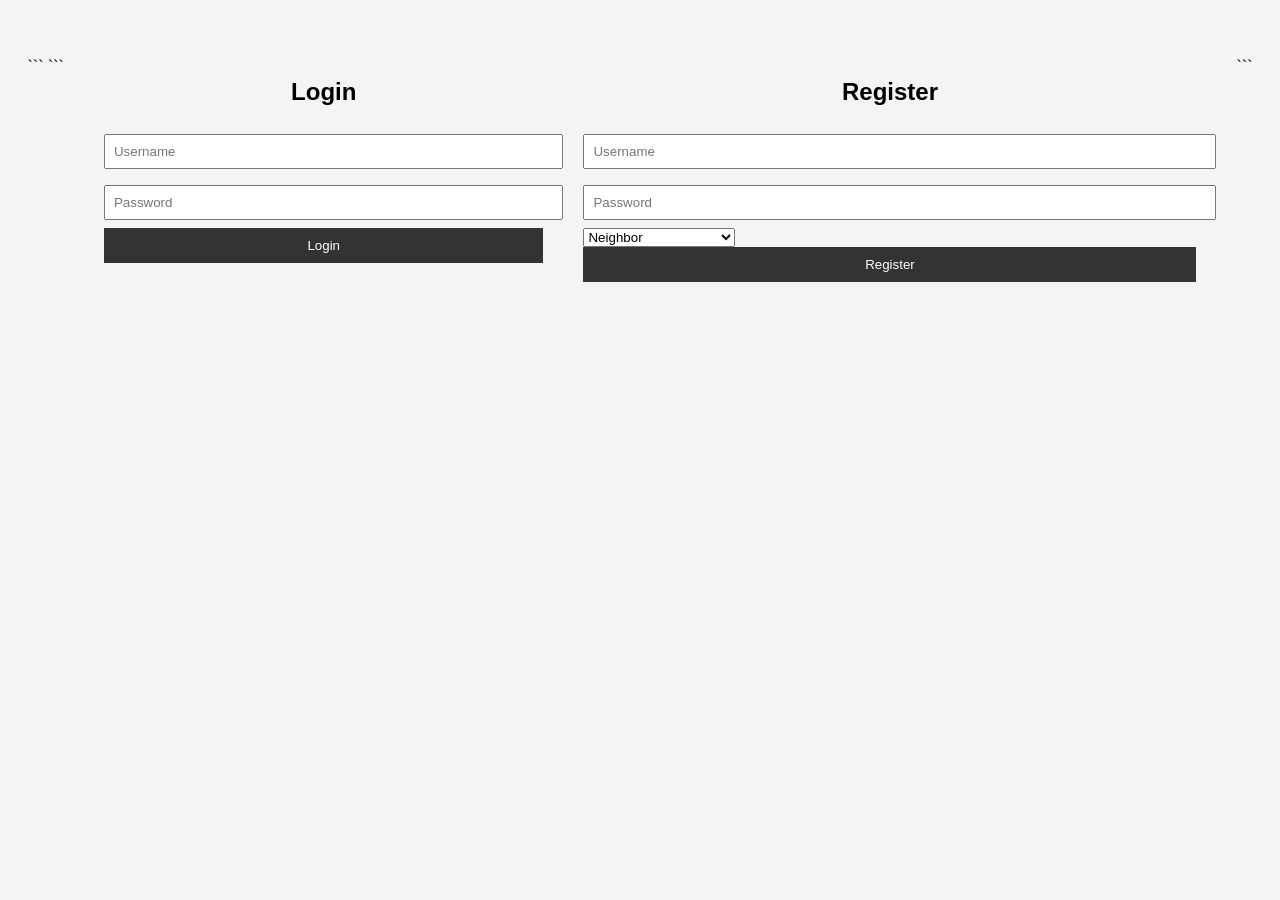
==== src/main/java/client/templates/index.html @ f59eaeca "added a simple ai generated login form to test" ====
<!DOCTYPE html>

<html lang="en">
<head>
    <meta charset="UTF-8">
    <title>Login & Register</title>
    <style>
        body {
            font-family: Arial, sans-serif;
            background: #f4f4f4;
            display: flex;
            justify-content: center;
            gap: 40px;
            padding-top: 50px;
        }

        ```
        .container {
            background: white;
            padding: 20px;
            border-radius: 10px;
            width: 250px;
            box-shadow: 0 0 10px rgba(0,0,0,0.1);
        }

        h2 {
            text-align: center;
        }

        input {
            width: 100%;
            padding: 8px;
            margin: 8px 0;
        }

        button {
            width: 100%;
            padding: 10px;
            background: #333;
            color: white;
            border: none;
            cursor: pointer;
        }

        button:hover {
            background: #555;
        }
    </style>
    ```

</head>
<body>

```
<!-- LOGIN FORM -->
<div class="container">
    <h2>Login</h2>
    <form action="/login" method="post">
        <input type="text" name="username" placeholder="Username" required>
        <input type="password" name="password" placeholder="Password" required>
        <button type="submit">Login</button>
    </form>
</div>

<!-- REGISTER FORM -->
<div class="container">
    <h2>Register</h2>
    <form action="/register" method="post">
        <input type="text" name="username" placeholder="Username" required>
        <input type="password" name="password" placeholder="Password" required>

        <!-- Optional role selection -->
        <select name="role">
            <option value="NEIGHBOR">Neighbor</option>
            <option value="COMMUNITY_ORGANIZER">Community Organizer</option>
        </select>

        <button type="submit">Register</button>
    </form>
</div>
```

</body>
</html>
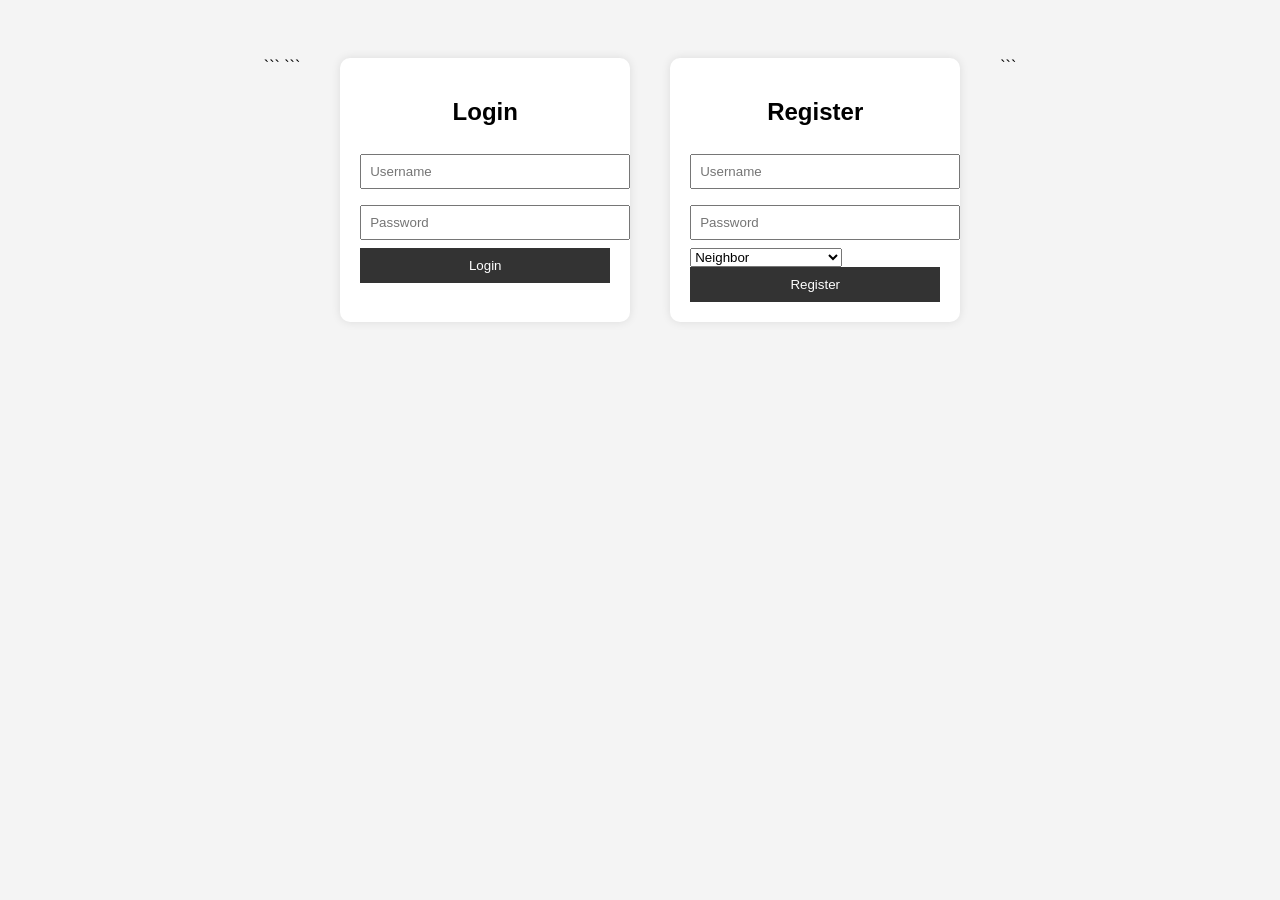
==== commit 31e9c896: "bug fix" ====
--- a/src/main/java/client/templates/index.html
+++ b/src/main/java/client/templates/index.html
@@ -14,7 +14,6 @@
             padding-top: 50px;
         }
 
-        ```
         .container {
             background: white;
             padding: 20px;
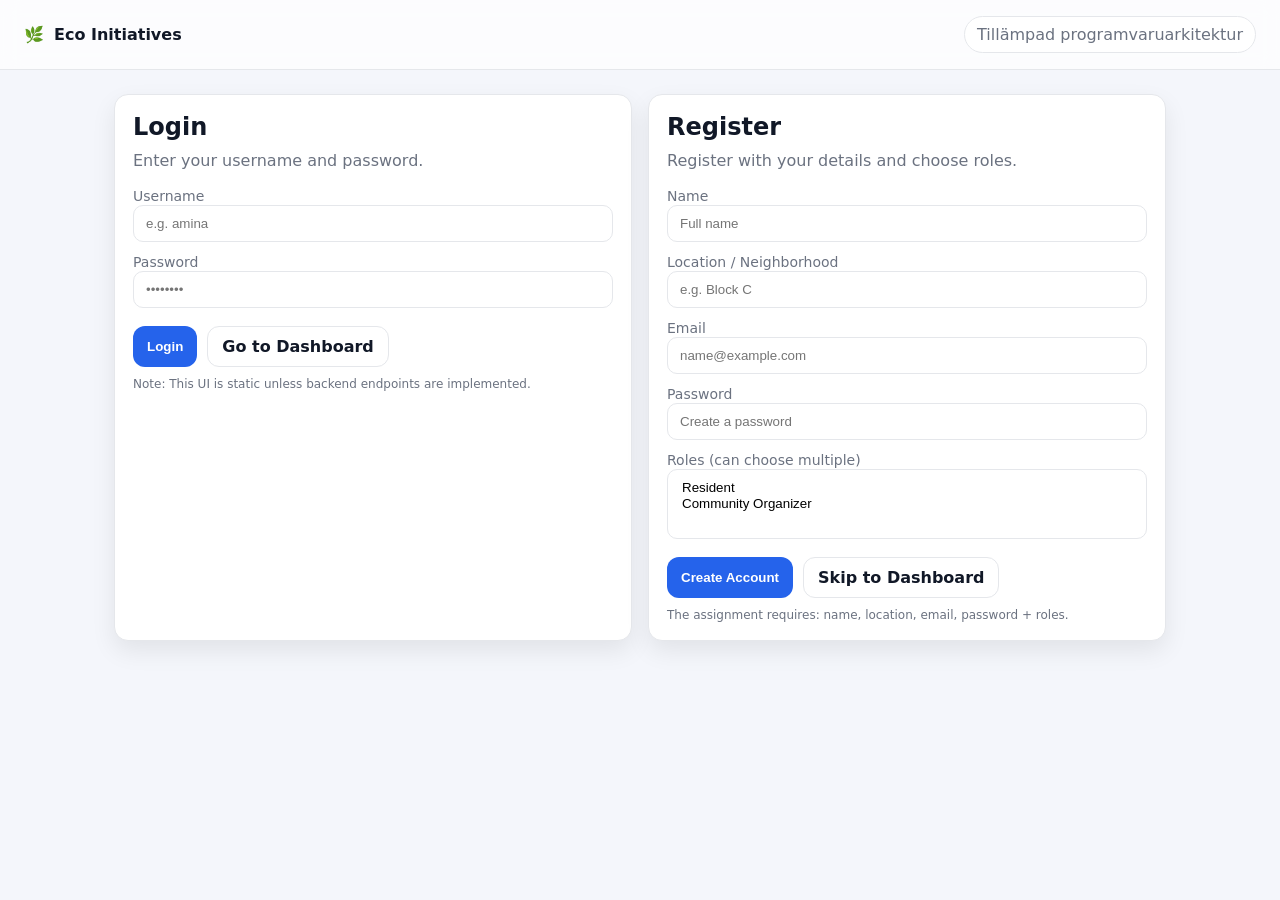
==== commit 800468ac: "Created the GUI" ====
--- a/src/main/java/client/templates/index.html
+++ b/src/main/java/client/templates/index.html
@@ -1,83 +1,89 @@
 <!DOCTYPE html>
-
 <html lang="en">
 <head>
-    <meta charset="UTF-8">
-    <title>Login & Register</title>
-    <style>
-        body {
-            font-family: Arial, sans-serif;
-            background: #f4f4f4;
-            display: flex;
-            justify-content: center;
-            gap: 40px;
-            padding-top: 50px;
-        }
-
-        .container {
-            background: white;
-            padding: 20px;
-            border-radius: 10px;
-            width: 250px;
-            box-shadow: 0 0 10px rgba(0,0,0,0.1);
-        }
-
-        h2 {
-            text-align: center;
-        }
-
-        input {
-            width: 100%;
-            padding: 8px;
-            margin: 8px 0;
-        }
-
-        button {
-            width: 100%;
-            padding: 10px;
-            background: #333;
-            color: white;
-            border: none;
-            cursor: pointer;
-        }
-
-        button:hover {
-            background: #555;
-        }
-    </style>
-    ```
-
+  <meta charset="UTF-8" />
+  <meta name="viewport" content="width=device-width, initial-scale=1.0" />
+  <title>Eco Initiatives — Login / Register</title>
+  <link rel="stylesheet" href="./styles.css" />
 </head>
 <body>
+  <div class="navbar">
+    <div class="brand">
+      <span aria-hidden="true">🌿</span>
+      <span>Eco Initiatives</span>
+    </div>
+    <div class="pill">Tillämpad programvaruarkitektur</div>
+  </div>
 
-```
-<!-- LOGIN FORM -->
-<div class="container">
-    <h2>Login</h2>
-    <form action="/login" method="post">
-        <input type="text" name="username" placeholder="Username" required>
-        <input type="password" name="password" placeholder="Password" required>
-        <button type="submit">Login</button>
-    </form>
-</div>
+  <div class="container">
+    <div class="grid">
+      <section class="card">
+        <h2>Login</h2>
+        <p class="muted" style="margin-top:0;">Enter your username and password.</p>
 
-<!-- REGISTER FORM -->
-<div class="container">
-    <h2>Register</h2>
-    <form action="/register" method="post">
-        <input type="text" name="username" placeholder="Username" required>
-        <input type="password" name="password" placeholder="Password" required>
+        <form class="form" action="/login" method="post">
+          <div>
+            <label for="login-username">Username</label>
+            <input id="login-username" name="username" type="text" placeholder="e.g. amina" required />
+          </div>
 
-        <!-- Optional role selection -->
-        <select name="role">
-            <option value="NEIGHBOR">Neighbor</option>
-            <option value="COMMUNITY_ORGANIZER">Community Organizer</option>
-        </select>
+          <div>
+            <label for="login-password">Password</label>
+            <input id="login-password" name="password" type="password" placeholder="••••••••" required />
+          </div>
 
-        <button type="submit">Register</button>
-    </form>
-</div>
-```
+          <div class="btnRow" style="margin-top:8px;">
+            <button class="btnPrimary" type="submit">Login</button>
+            <a class="btn btnGhost" href="./dashboard.html">Go to Dashboard</a>
+          </div>
 
+          <div class="small">Note: This UI is static unless backend endpoints are implemented.</div>
+        </form>
+      </section>
+
+      <section class="card">
+        <h2>Register</h2>
+        <p class="muted" style="margin-top:0;">Register with your details and choose roles.</p>
+
+        <form class="form" action="/register" method="post">
+          <div>
+            <label for="reg-name">Name</label>
+            <input id="reg-name" name="name" type="text" placeholder="Full name" required />
+          </div>
+
+          <div>
+            <label for="reg-location">Location / Neighborhood</label>
+            <input id="reg-location" name="location" type="text" placeholder="e.g. Block C" required />
+          </div>
+
+          <div>
+            <label for="reg-email">Email</label>
+            <input id="reg-email" name="email" type="email" placeholder="name@example.com" required />
+          </div>
+
+          <div>
+            <label for="reg-password">Password</label>
+            <input id="reg-password" name="password" type="password" placeholder="Create a password" required />
+          </div>
+
+          <div>
+            <label for="reg-roles">Roles (can choose multiple)</label>
+            <select id="reg-roles" name="roles" multiple size="3" required>
+              <option value="RESIDENT">Resident</option>
+              <option value="COMMUNITY_ORGANIZER">Community Organizer</option>
+            </select>
+          </div>
+
+          <div class="btnRow" style="margin-top:8px;">
+            <button class="btnPrimary" type="submit">Create Account</button>
+            <a class="btn btnGhost" href="./dashboard.html">Skip to Dashboard</a>
+          </div>
+
+          <div class="small">The assignment requires: name, location, email, password + roles.</div>
+        </form>
+      </section>
+    </div>
+  </div>
 </body>
 </html>
+
--- a/src/main/java/client/templates/styles.css
+++ b/src/main/java/client/templates/styles.css
@@ -0,0 +1,202 @@
+/* Basic styling shared across pages */
+:root{
+  --bg:#f4f6fb;
+  --card:#ffffff;
+  --text:#111827;
+  --muted:#6b7280;
+  --primary:#2563eb;
+  --primary-dark:#1d4ed8;
+  --border:#e5e7eb;
+  --danger:#dc2626;
+  --success:#16a34a;
+  --shadow:0 10px 25px rgba(0,0,0,.08);
+  --radius:14px;
+}
+
+*{box-sizing:border-box;}
+
+body{
+  margin:0;
+  font-family: ui-sans-serif, system-ui, -apple-system, Segoe UI, Roboto, Arial, "Apple Color Emoji","Segoe UI Emoji";
+  background:var(--bg);
+  color:var(--text);
+}
+
+a{color:inherit; text-decoration:none;}
+
+.container{
+  max-width:1100px;
+  margin:0 auto;
+  padding:24px;
+}
+
+.navbar{
+  display:flex;
+  align-items:center;
+  justify-content:space-between;
+  gap:16px;
+  padding:16px 24px;
+  background:rgba(255,255,255,.7);
+  backdrop-filter: blur(10px);
+  border-bottom:1px solid var(--border);
+  position:sticky;
+  top:0;
+}
+
+.brand{
+  display:flex;
+  align-items:center;
+  gap:10px;
+  font-weight:800;
+}
+
+.pill{
+  display:inline-flex;
+  align-items:center;
+  gap:8px;
+  padding:8px 12px;
+  border:1px solid var(--border);
+  border-radius:999px;
+  color:var(--muted);
+  background:#fff;
+}
+
+.grid{
+  display:grid;
+  grid-template-columns: 1fr 1fr;
+  gap:16px;
+}
+
+@media (max-width: 900px){
+  .grid{grid-template-columns:1fr;}
+}
+
+.card{
+  background:var(--card);
+  border:1px solid var(--border);
+  border-radius:var(--radius);
+  box-shadow: var(--shadow);
+  padding:18px;
+}
+
+.card h1,.card h2,.card h3{margin:0 0 10px;}
+
+.muted{color:var(--muted);}
+
+.form{
+  display:flex;
+  flex-direction:column;
+  gap:10px;
+}
+
+label{
+  font-size:14px;
+  color:var(--muted);
+}
+
+input, select, textarea{
+  width:100%;
+  padding:10px 12px;
+  border:1px solid var(--border);
+  border-radius:10px;
+  outline:none;
+  background:#fff;
+}
+
+textarea{min-height:110px; resize:vertical;}
+
+.btnRow{
+  display:flex;
+  gap:10px;
+  flex-wrap:wrap;
+}
+
+button, .btn{
+  appearance:none;
+  border:0;
+  border-radius:12px;
+  padding:10px 14px;
+  font-weight:700;
+  cursor:pointer;
+}
+
+.btnPrimary{
+  background:var(--primary);
+  color:#fff;
+}
+.btnPrimary:hover{background:var(--primary-dark);}
+
+.btnGhost{
+  background:#fff;
+  color:var(--text);
+  border:1px solid var(--border);
+}
+.btnGhost:hover{background:#f9fafb;}
+
+.btnDanger{
+  background:var(--danger);
+  color:#fff;
+}
+
+.badge{
+  display:inline-flex;
+  align-items:center;
+  gap:8px;
+  padding:6px 10px;
+  border-radius:999px;
+  font-size:12px;
+  border:1px solid var(--border);
+  background:#fff;
+}
+
+.badgePrimary{border-color: rgba(37,99,235,.25); background: rgba(37,99,235,.08); color: #1d4ed8;}
+.badgeSuccess{border-color: rgba(22,163,74,.25); background: rgba(22,163,74,.08); color:#15803d;}
+.badgeDanger{border-color: rgba(220,38,38,.25); background: rgba(220,38,38,.08); color:#b91c1c;}
+
+.table{
+  width:100%;
+  border-collapse:separate;
+  border-spacing:0;
+  overflow:hidden;
+  border-radius:12px;
+  border:1px solid var(--border);
+  background:#fff;
+}
+.table th,.table td{
+  padding:12px 12px;
+  border-bottom:1px solid var(--border);
+  text-align:left;
+  font-size:14px;
+}
+.table th{background:#f9fafb; color:var(--muted); font-weight:800;}
+.table tr:last-child td{border-bottom:0;}
+
+.split{
+  display:grid;
+  grid-template-columns: 1.2fr .8fr;
+  gap:16px;
+}
+@media (max-width: 900px){.split{grid-template-columns:1fr;}}
+
+.feedItem{
+  border:1px solid var(--border);
+  border-radius:12px;
+  padding:14px;
+  background:#fff;
+}
+
+hr.sep{border:0; height:1px; background:var(--border); margin:14px 0;}
+
+.small{font-size:12px; color:var(--muted);}
+
+.kv{
+  display:grid;
+  grid-template-columns: 140px 1fr;
+  gap:8px 12px;
+  align-items:center;
+}
+@media(max-width: 600px){.kv{grid-template-columns:1fr;}}
+
+.kv .k{color:var(--muted); font-size:13px;}
+.kv .v{font-weight:700;}
+
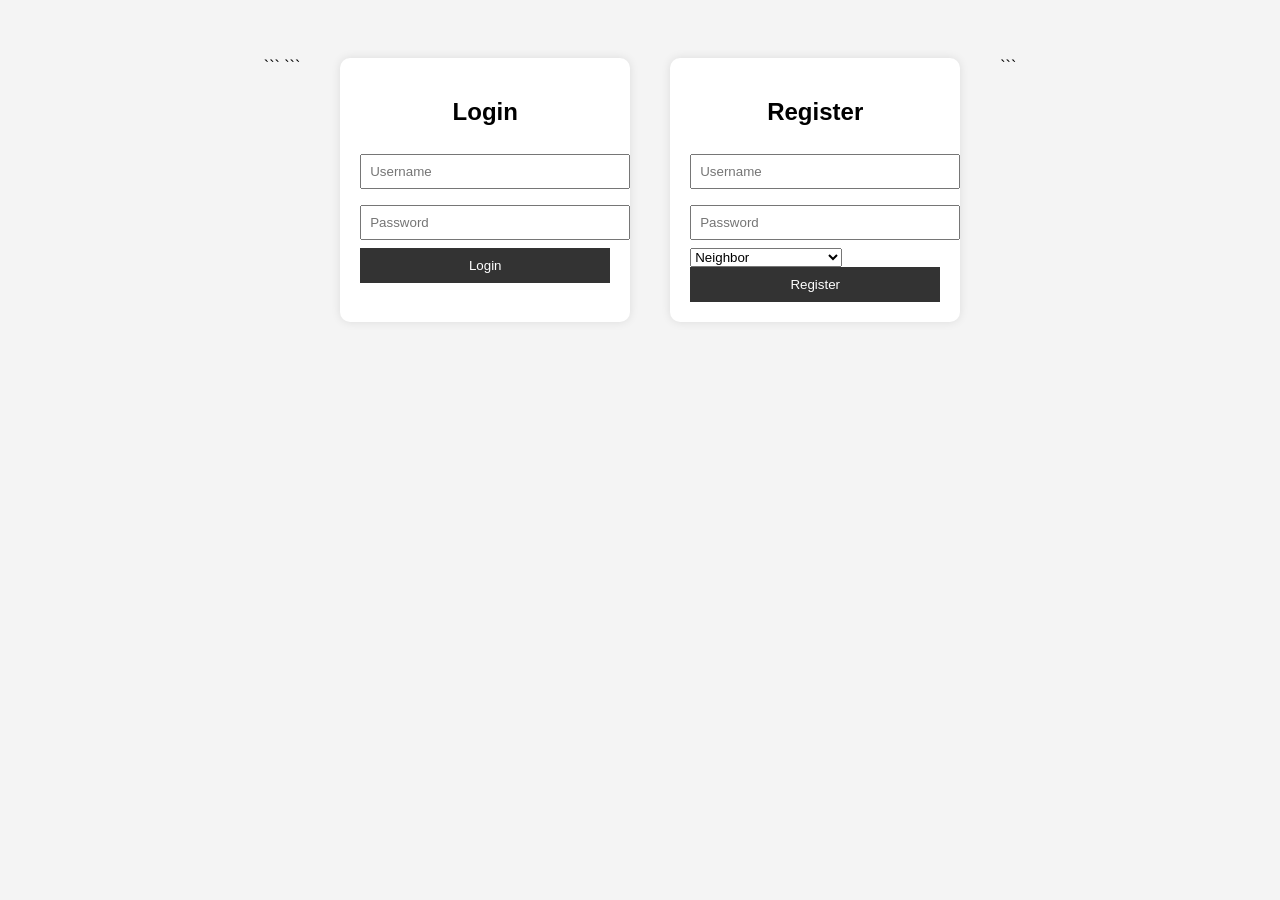
==== commit b7c191a7: "Merge remote-tracking branch 'origin/register/login-2' into main_copy" ====
--- a/src/main/java/client/templates/index.html
+++ b/src/main/java/client/templates/index.html
@@ -1,89 +1,83 @@
 <!DOCTYPE html>
+
 <html lang="en">
 <head>
-  <meta charset="UTF-8" />
-  <meta name="viewport" content="width=device-width, initial-scale=1.0" />
-  <title>Eco Initiatives — Login / Register</title>
-  <link rel="stylesheet" href="./styles.css" />
+    <meta charset="UTF-8">
+    <title>Login & Register</title>
+    <style>
+        body {
+            font-family: Arial, sans-serif;
+            background: #f4f4f4;
+            display: flex;
+            justify-content: center;
+            gap: 40px;
+            padding-top: 50px;
+        }
+
+        .container {
+            background: white;
+            padding: 20px;
+            border-radius: 10px;
+            width: 250px;
+            box-shadow: 0 0 10px rgba(0,0,0,0.1);
+        }
+
+        h2 {
+            text-align: center;
+        }
+
+        input {
+            width: 100%;
+            padding: 8px;
+            margin: 8px 0;
+        }
+
+        button {
+            width: 100%;
+            padding: 10px;
+            background: #333;
+            color: white;
+            border: none;
+            cursor: pointer;
+        }
+
+        button:hover {
+            background: #555;
+        }
+    </style>
+    ```
+
 </head>
 <body>
-  <div class="navbar">
-    <div class="brand">
-      <span aria-hidden="true">🌿</span>
-      <span>Eco Initiatives</span>
-    </div>
-    <div class="pill">Tillämpad programvaruarkitektur</div>
-  </div>
 
-  <div class="container">
-    <div class="grid">
-      <section class="card">
-        <h2>Login</h2>
-        <p class="muted" style="margin-top:0;">Enter your username and password.</p>
+```
+<!-- LOGIN FORM -->
+<div class="container">
+    <h2>Login</h2>
+    <form action="/login" method="post">
+        <input type="text" name="username" placeholder="Username" required>
+        <input type="password" name="password" placeholder="Password" required>
+        <button type="submit">Login</button>
+    </form>
+</div>
 
-        <form class="form" action="/login" method="post">
-          <div>
-            <label for="login-username">Username</label>
-            <input id="login-username" name="username" type="text" placeholder="e.g. amina" required />
-          </div>
+<!-- REGISTER FORM -->
+<div class="container">
+    <h2>Register</h2>
+    <form action="/register" method="post">
+        <input type="text" name="username" placeholder="Username" required>
+        <input type="password" name="password" placeholder="Password" required>
 
-          <div>
-            <label for="login-password">Password</label>
-            <input id="login-password" name="password" type="password" placeholder="••••••••" required />
-          </div>
+        <!-- Optional role selection -->
+        <select name="role">
+            <option value="NEIGHBOR">Neighbor</option>
+            <option value="COMMUNITY_ORGANIZER">Community Organizer</option>
+        </select>
 
-          <div class="btnRow" style="margin-top:8px;">
-            <button class="btnPrimary" type="submit">Login</button>
-            <a class="btn btnGhost" href="./dashboard.html">Go to Dashboard</a>
-          </div>
+        <button type="submit">Register</button>
+    </form>
+</div>
+```
 
-          <div class="small">Note: This UI is static unless backend endpoints are implemented.</div>
-        </form>
-      </section>
-
-      <section class="card">
-        <h2>Register</h2>
-        <p class="muted" style="margin-top:0;">Register with your details and choose roles.</p>
-
-        <form class="form" action="/register" method="post">
-          <div>
-            <label for="reg-name">Name</label>
-            <input id="reg-name" name="name" type="text" placeholder="Full name" required />
-          </div>
-
-          <div>
-            <label for="reg-location">Location / Neighborhood</label>
-            <input id="reg-location" name="location" type="text" placeholder="e.g. Block C" required />
-          </div>
-
-          <div>
-            <label for="reg-email">Email</label>
-            <input id="reg-email" name="email" type="email" placeholder="name@example.com" required />
-          </div>
-
-          <div>
-            <label for="reg-password">Password</label>
-            <input id="reg-password" name="password" type="password" placeholder="Create a password" required />
-          </div>
-
-          <div>
-            <label for="reg-roles">Roles (can choose multiple)</label>
-            <select id="reg-roles" name="roles" multiple size="3" required>
-              <option value="RESIDENT">Resident</option>
-              <option value="COMMUNITY_ORGANIZER">Community Organizer</option>
-            </select>
-          </div>
-
-          <div class="btnRow" style="margin-top:8px;">
-            <button class="btnPrimary" type="submit">Create Account</button>
-            <a class="btn btnGhost" href="./dashboard.html">Skip to Dashboard</a>
-          </div>
-
-          <div class="small">The assignment requires: name, location, email, password + roles.</div>
-        </form>
-      </section>
-    </div>
-  </div>
 </body>
 </html>
-
